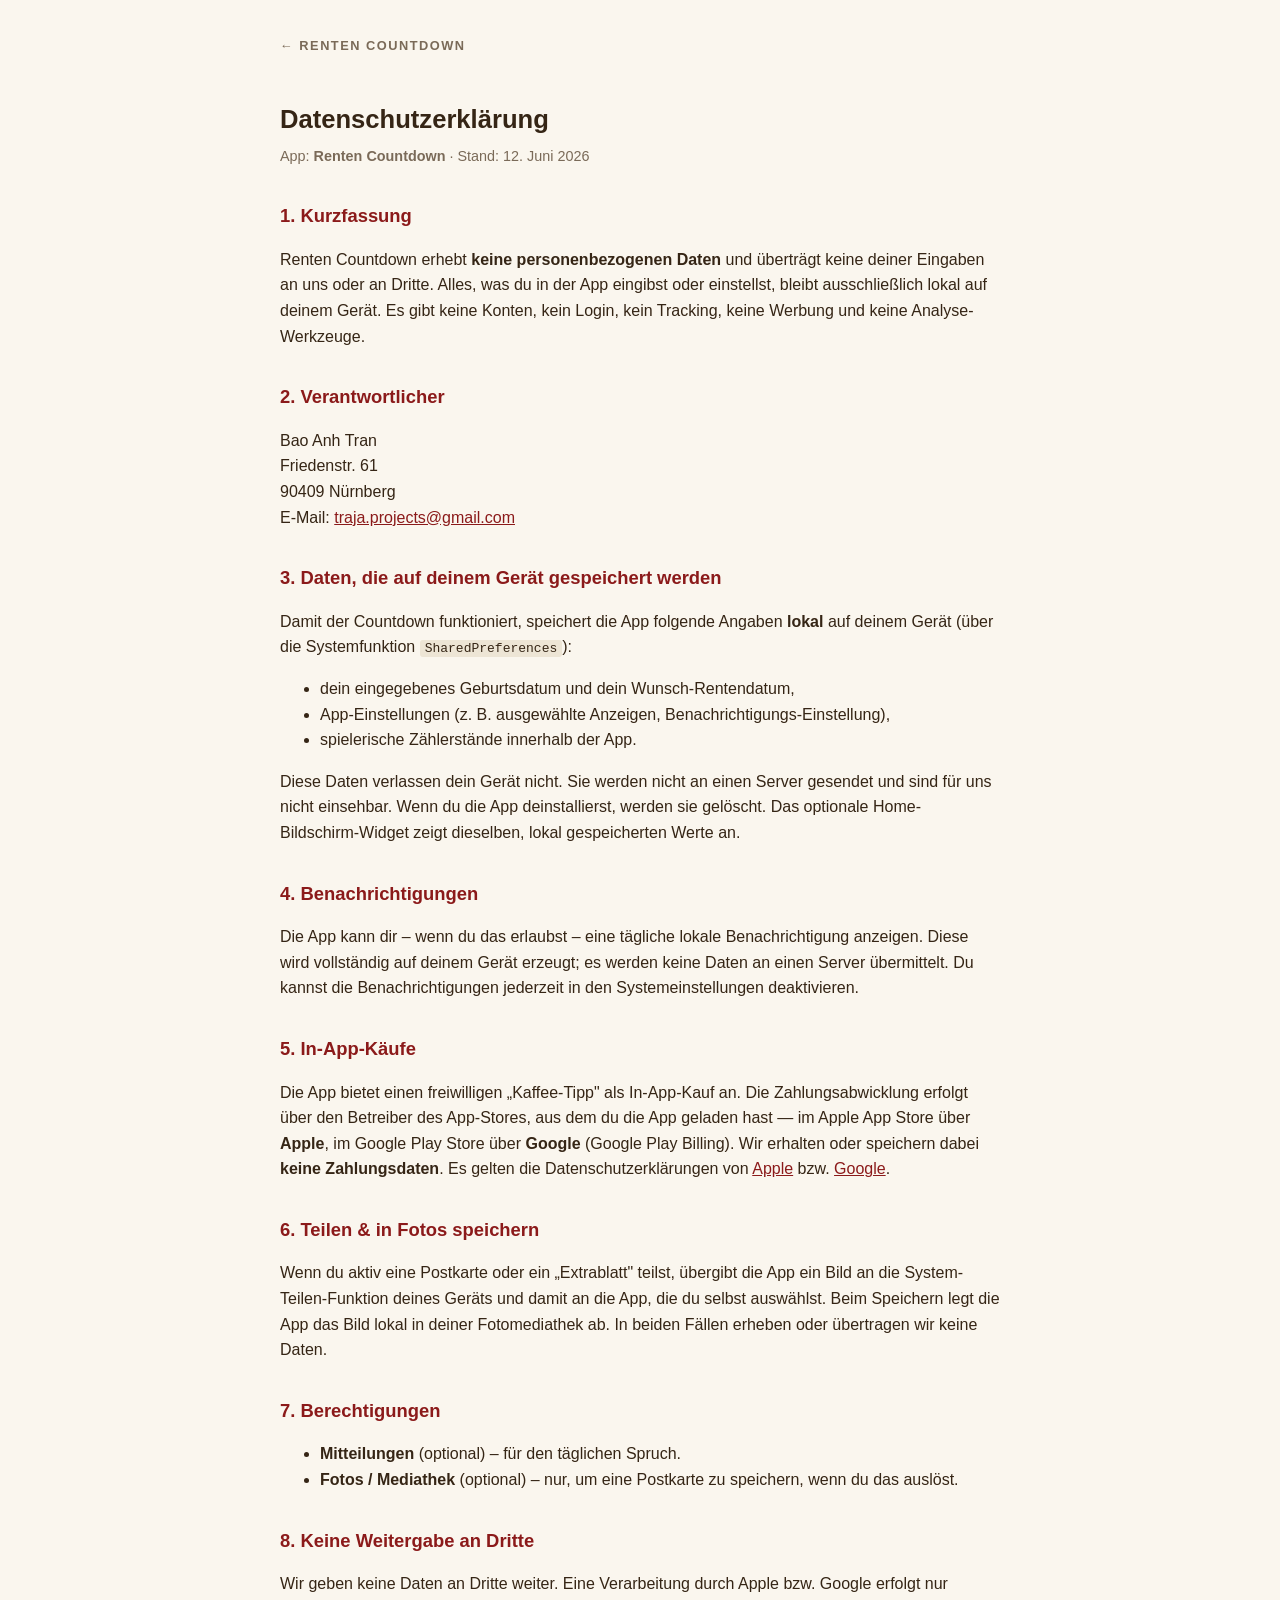
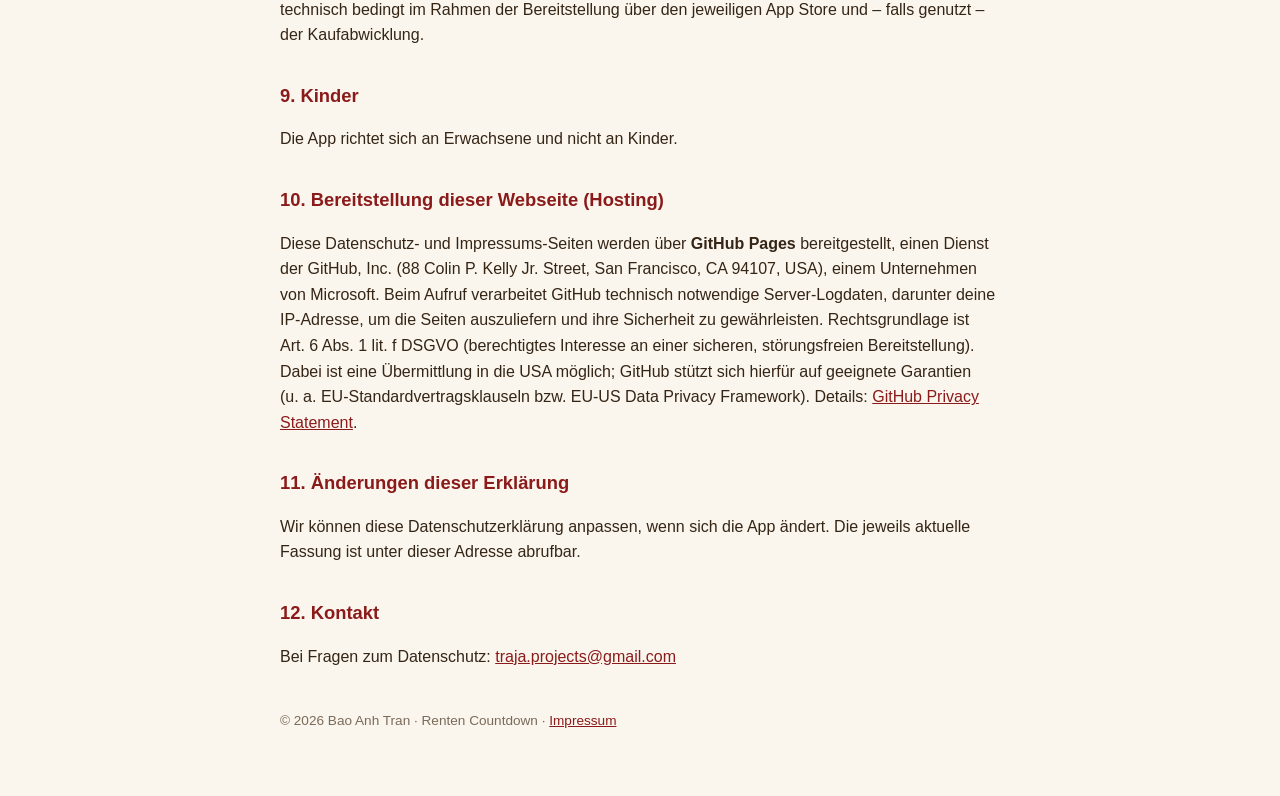
==== docs/datenschutz.html @ 26cf6956 "fix(site): drop the .html extension from every outward-facing URL The app now shares https://renten-" ====
<!DOCTYPE html>
<html lang="de">
<head>
  <meta charset="utf-8">
  <meta name="viewport" content="width=device-width, initial-scale=1">
  <title>Datenschutzerklärung – Renten Countdown</title>
  <link rel="icon" href="assets/icon-512.png">
  <style>
    :root { color-scheme: light; }
    body {
      font-family: -apple-system, "Segoe UI", Roboto, Helvetica, Arial, sans-serif;
      max-width: 720px; margin: 0 auto; padding: 32px 22px 64px;
      background: #FAF6EE; color: #352515; line-height: 1.6;
    }
    h1 { font-size: 1.6rem; margin-bottom: 0.2em; }
    h2 { font-size: 1.15rem; margin-top: 1.8em; color: #8B1A1A; }
    .stand { color: #7A6A58; font-size: 0.9rem; margin-top: 0; }
    a { color: #8B1A1A; }
    code { background: #EDE5D5; padding: 1px 5px; border-radius: 3px; }
    footer { margin-top: 3em; color: #7A6A58; font-size: 0.85rem; }
    .zurueck {
      display: inline-block; margin-bottom: 2em;
      font-size: 0.8rem; font-weight: 700; letter-spacing: 1.5px; text-transform: uppercase;
      color: #7A6A58; text-decoration: none;
    }
    .zurueck:hover { color: #8B1A1A; }
  </style>
</head>
<body>
  <a class="zurueck" href="./">← Renten Countdown</a>
  <h1>Datenschutzerklärung</h1>
  <p class="stand">App: <strong>Renten Countdown</strong> · Stand: 12. Juni 2026</p>

  <h2>1. Kurzfassung</h2>
  <p>
    Renten Countdown erhebt <strong>keine personenbezogenen Daten</strong> und überträgt keine
    deiner Eingaben an uns oder an Dritte. Alles, was du in der App eingibst oder einstellst,
    bleibt ausschließlich lokal auf deinem Gerät. Es gibt keine Konten, kein Login, kein Tracking,
    keine Werbung und keine Analyse-Werkzeuge.
  </p>

  <h2>2. Verantwortlicher</h2>
  <p>
    Bao Anh Tran<br>
    Friedenstr. 61<br>
    90409 Nürnberg<br>
    E-Mail: <a href="mailto:traja.projects@gmail.com">traja.projects@gmail.com</a>
  </p>

  <h2>3. Daten, die auf deinem Gerät gespeichert werden</h2>
  <p>
    Damit der Countdown funktioniert, speichert die App folgende Angaben <strong>lokal</strong>
    auf deinem Gerät (über die Systemfunktion <code>SharedPreferences</code>):
  </p>
  <ul>
    <li>dein eingegebenes Geburtsdatum und dein Wunsch-Rentendatum,</li>
    <li>App-Einstellungen (z.&nbsp;B. ausgewählte Anzeigen, Benachrichtigungs-Einstellung),</li>
    <li>spielerische Zählerstände innerhalb der App.</li>
  </ul>
  <p>
    Diese Daten verlassen dein Gerät nicht. Sie werden nicht an einen Server gesendet und sind
    für uns nicht einsehbar. Wenn du die App deinstallierst, werden sie gelöscht. Das optionale
    Home-Bildschirm-Widget zeigt dieselben, lokal gespeicherten Werte an.
  </p>

  <h2>4. Benachrichtigungen</h2>
  <p>
    Die App kann dir – wenn du das erlaubst – eine tägliche lokale Benachrichtigung anzeigen.
    Diese wird vollständig auf deinem Gerät erzeugt; es werden keine Daten an einen Server
    übermittelt. Du kannst die Benachrichtigungen jederzeit in den Systemeinstellungen deaktivieren.
  </p>

  <h2>5. In-App-Käufe</h2>
  <p>
    Die App bietet einen freiwilligen „Kaffee-Tipp" als In-App-Kauf an. Die Zahlungsabwicklung
    erfolgt über den Betreiber des App-Stores, aus dem du die App geladen hast — im Apple App Store
    über <strong>Apple</strong>, im Google Play Store über <strong>Google</strong> (Google Play
    Billing). Wir erhalten oder speichern dabei <strong>keine Zahlungsdaten</strong>. Es gelten die
    Datenschutzerklärungen von
    <a href="https://www.apple.com/legal/privacy/de-ww/" target="_blank" rel="noopener">Apple</a>
    bzw.
    <a href="https://policies.google.com/privacy" target="_blank" rel="noopener">Google</a>.
  </p>

  <h2>6. Teilen &amp; in Fotos speichern</h2>
  <p>
    Wenn du aktiv eine Postkarte oder ein „Extrablatt" teilst, übergibt die App ein Bild an die
    System-Teilen-Funktion deines Geräts und damit an die App, die du selbst auswählst. Beim
    Speichern legt die App das Bild lokal in deiner Fotomediathek ab. In beiden Fällen erheben
    oder übertragen wir keine Daten.
  </p>

  <h2>7. Berechtigungen</h2>
  <ul>
    <li><strong>Mitteilungen</strong> (optional) – für den täglichen Spruch.</li>
    <li><strong>Fotos / Mediathek</strong> (optional) – nur, um eine Postkarte zu speichern, wenn du das auslöst.</li>
  </ul>

  <h2>8. Keine Weitergabe an Dritte</h2>
  <p>
    Wir geben keine Daten an Dritte weiter. Eine Verarbeitung durch Apple bzw. Google erfolgt nur
    technisch bedingt im Rahmen der Bereitstellung über den jeweiligen App Store und – falls genutzt –
    der Kaufabwicklung.
  </p>

  <h2>9. Kinder</h2>
  <p>
    Die App richtet sich an Erwachsene und nicht an Kinder.
  </p>

  <h2>10. Bereitstellung dieser Webseite (Hosting)</h2>
  <p>
    Diese Datenschutz- und Impressums-Seiten werden über <strong>GitHub Pages</strong>
    bereitgestellt, einen Dienst der GitHub,&nbsp;Inc. (88 Colin P. Kelly Jr. Street,
    San Francisco, CA 94107, USA), einem Unternehmen von Microsoft. Beim Aufruf
    verarbeitet GitHub technisch notwendige Server-Logdaten, darunter deine
    IP-Adresse, um die Seiten auszuliefern und ihre Sicherheit zu gewährleisten.
    Rechtsgrundlage ist Art.&nbsp;6 Abs.&nbsp;1 lit.&nbsp;f DSGVO (berechtigtes
    Interesse an einer sicheren, störungsfreien Bereitstellung). Dabei ist eine
    Übermittlung in die USA möglich; GitHub stützt sich hierfür auf geeignete
    Garantien (u.&nbsp;a. EU-Standardvertragsklauseln bzw. EU-US Data Privacy
    Framework). Details:
    <a href="https://docs.github.com/en/site-policy/privacy-policies/github-general-privacy-statement" target="_blank" rel="noopener">GitHub Privacy Statement</a>.
  </p>

  <h2>11. Änderungen dieser Erklärung</h2>
  <p>
    Wir können diese Datenschutzerklärung anpassen, wenn sich die App ändert. Die jeweils aktuelle
    Fassung ist unter dieser Adresse abrufbar.
  </p>

  <h2>12. Kontakt</h2>
  <p>
    Bei Fragen zum Datenschutz: <a href="mailto:traja.projects@gmail.com">traja.projects@gmail.com</a>
  </p>

  <footer>© 2026 Bao Anh Tran · Renten Countdown · <a href="impressum">Impressum</a></footer>
</body>
</html>
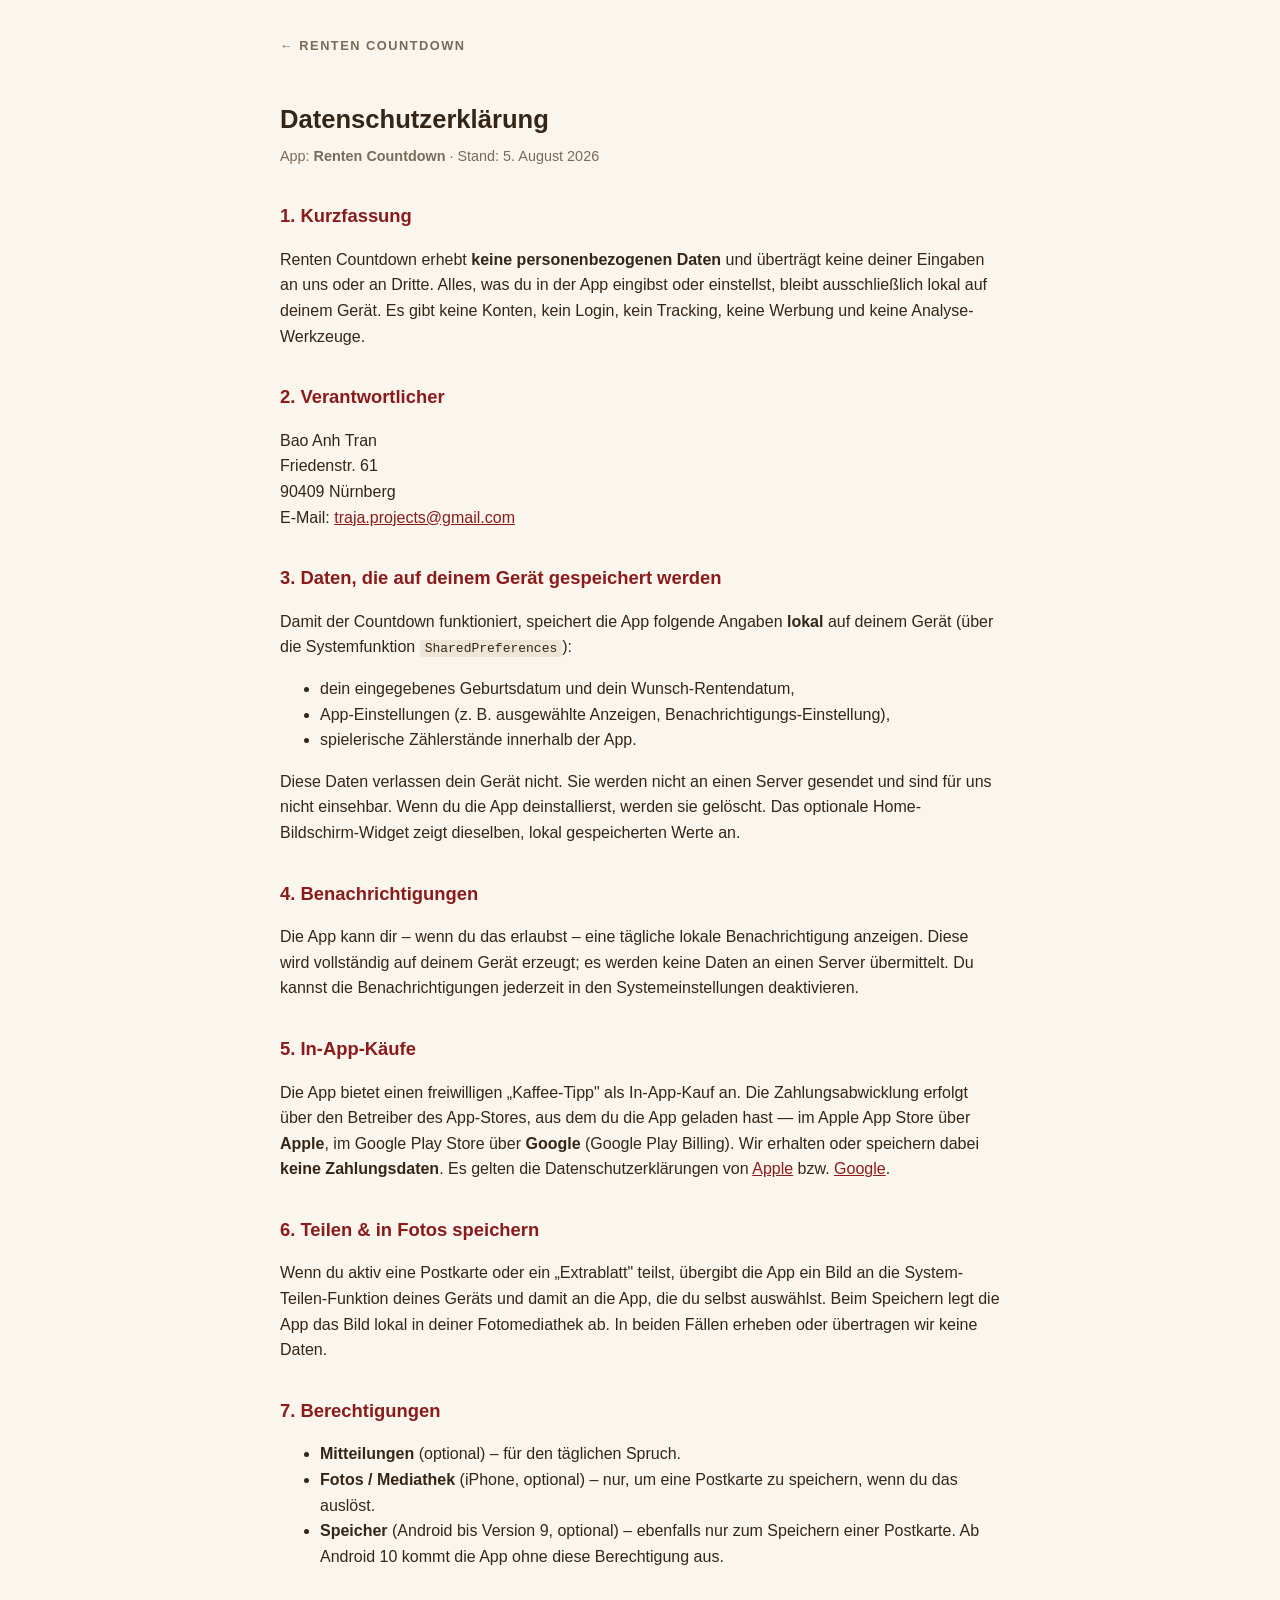
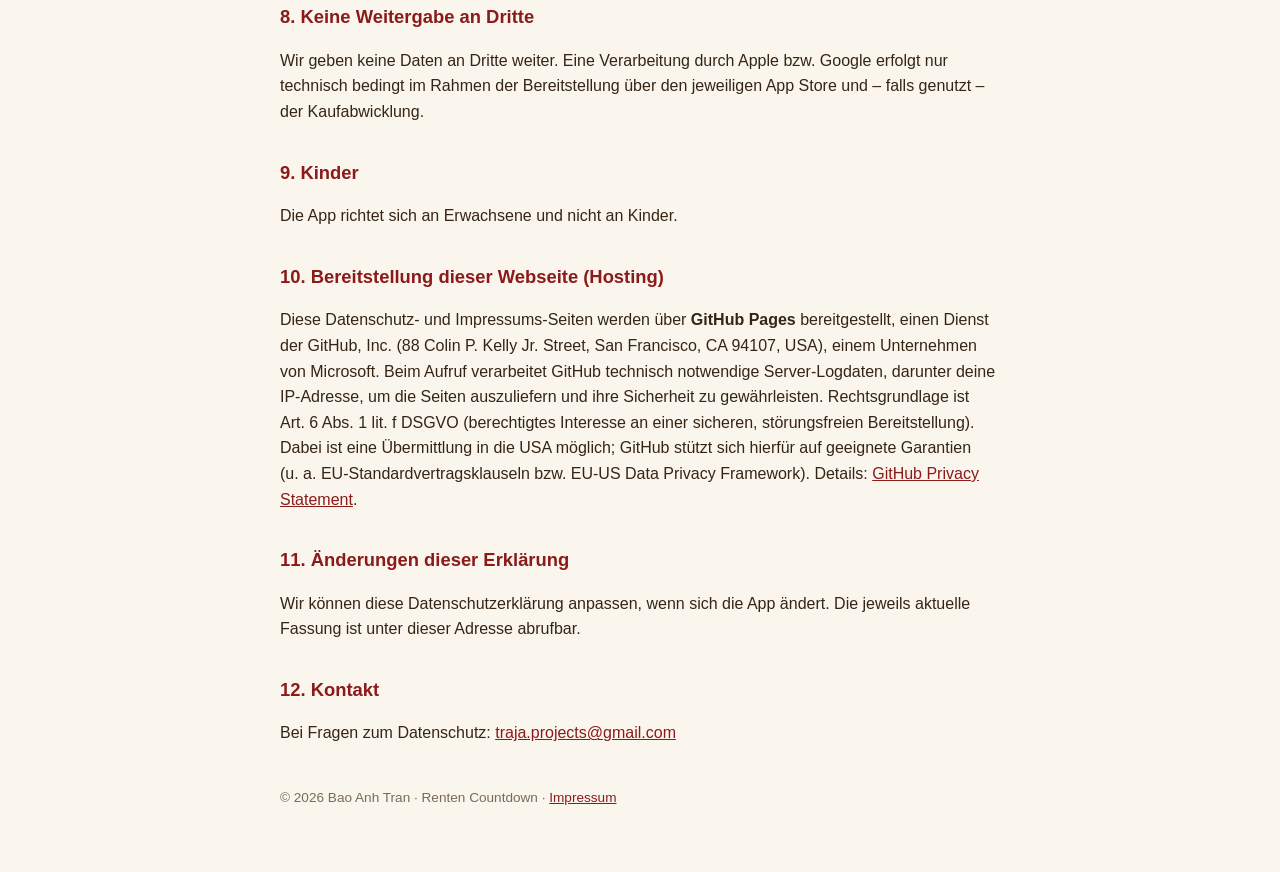
==== commit 08f67c4a: "fix(site): bring the facts up to date and make them machine-readable The page was written before the" ====
--- a/docs/datenschutz.html
+++ b/docs/datenschutz.html
@@ -4,7 +4,10 @@
   <meta charset="utf-8">
   <meta name="viewport" content="width=device-width, initial-scale=1">
   <title>Datenschutzerklärung – Renten Countdown</title>
-  <link rel="icon" href="assets/icon-512.png">
+  <!-- Zustellung der Bildmarke wie in index.html — Begründung steht dort. -->
+  <link rel="icon" href="/favicon.ico" sizes="16x16 32x32 48x48">
+  <link rel="icon" type="image/png" href="/assets/icon-192.png" sizes="192x192">
+  <link rel="apple-touch-icon" href="/assets/apple-touch-icon.png">
   <style>
     :root { color-scheme: light; }
     body {
@@ -29,7 +32,7 @@
 <body>
   <a class="zurueck" href="./">← Renten Countdown</a>
   <h1>Datenschutzerklärung</h1>
-  <p class="stand">App: <strong>Renten Countdown</strong> · Stand: 12. Juni 2026</p>
+  <p class="stand">App: <strong>Renten Countdown</strong> · Stand: 5. August 2026</p>
 
   <h2>1. Kurzfassung</h2>
   <p>
@@ -93,7 +96,8 @@
   <h2>7. Berechtigungen</h2>
   <ul>
     <li><strong>Mitteilungen</strong> (optional) – für den täglichen Spruch.</li>
-    <li><strong>Fotos / Mediathek</strong> (optional) – nur, um eine Postkarte zu speichern, wenn du das auslöst.</li>
+    <li><strong>Fotos / Mediathek</strong> (iPhone, optional) – nur, um eine Postkarte zu speichern, wenn du das auslöst.</li>
+    <li><strong>Speicher</strong> (Android bis Version 9, optional) – ebenfalls nur zum Speichern einer Postkarte. Ab Android 10 kommt die App ohne diese Berechtigung aus.</li>
   </ul>
 
   <h2>8. Keine Weitergabe an Dritte</h2>
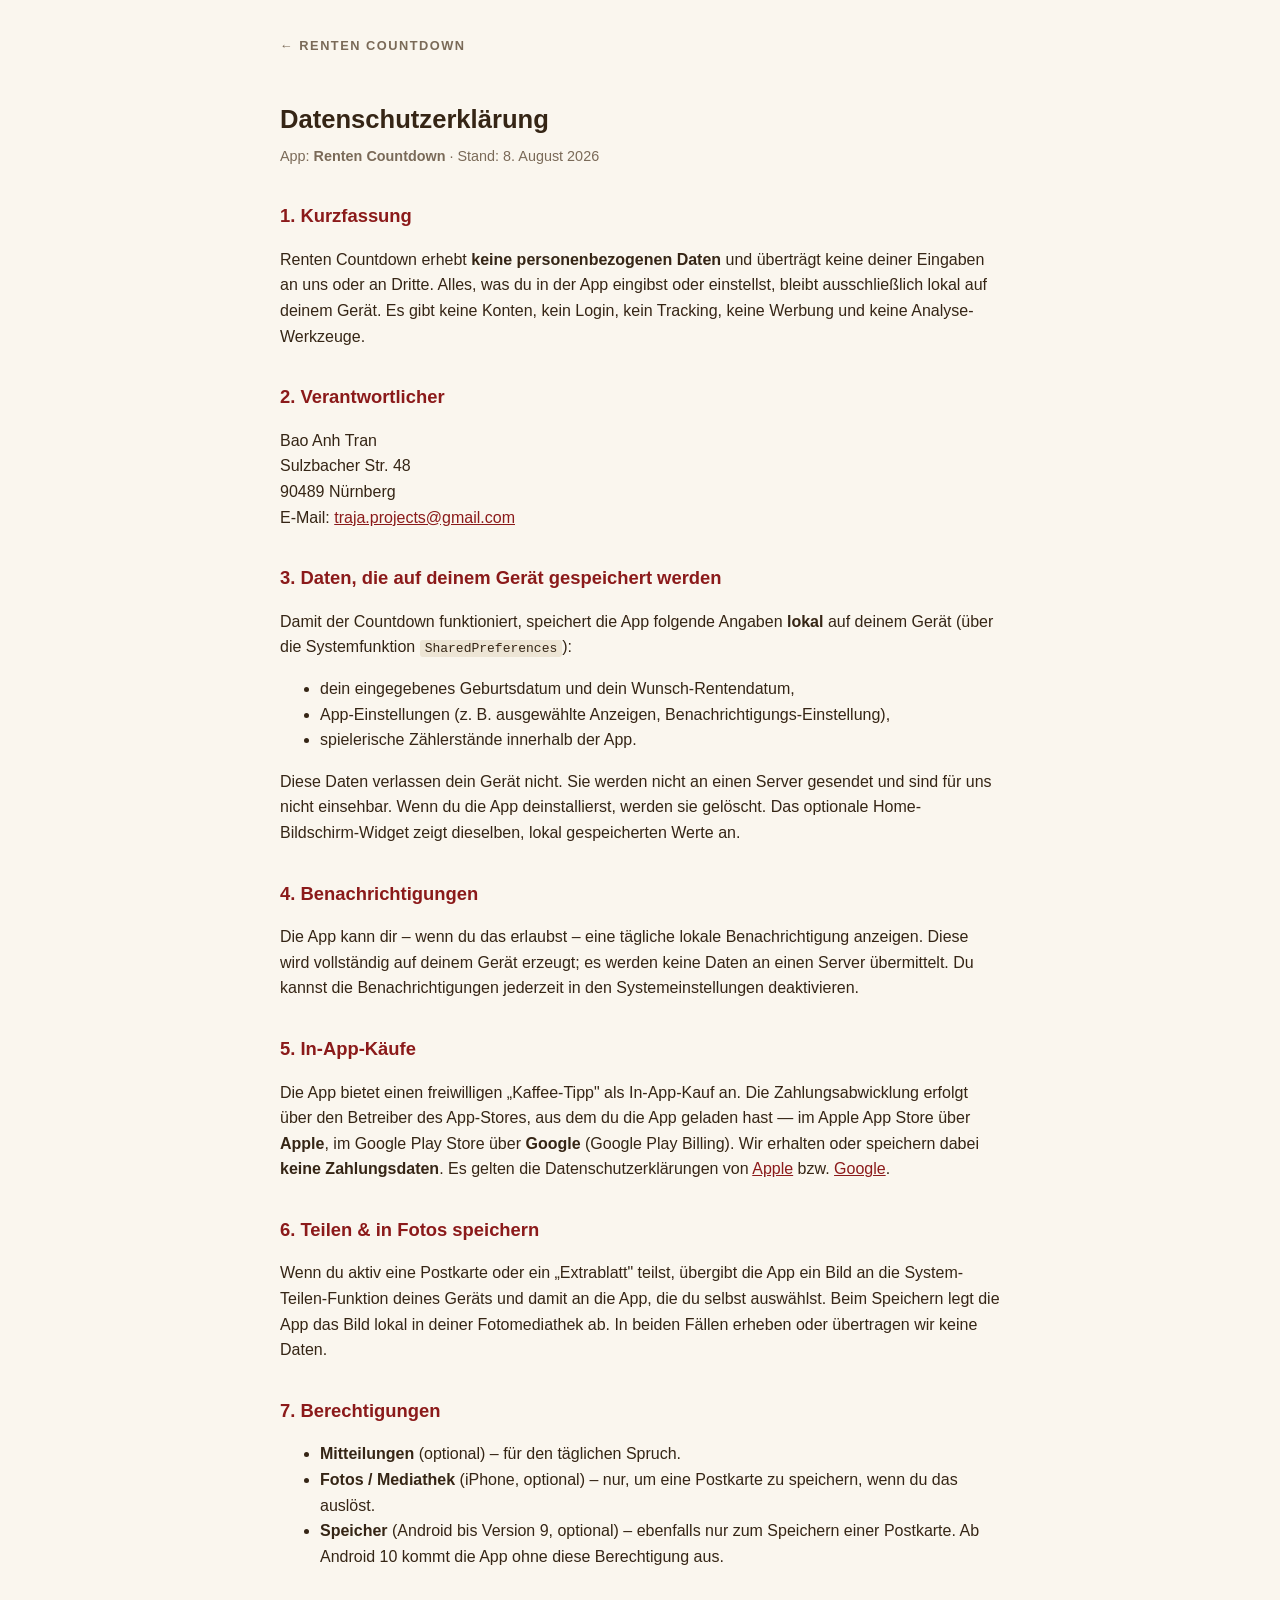
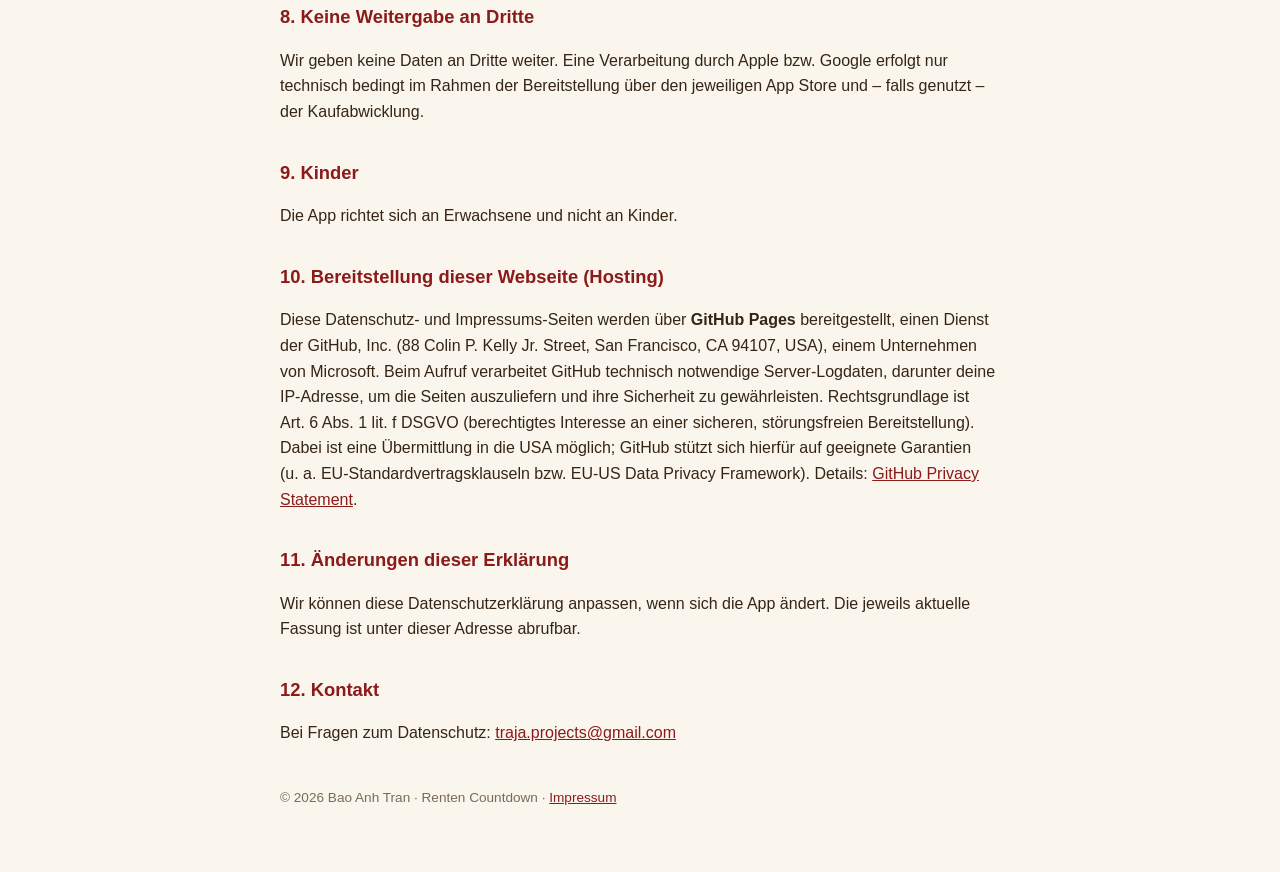
==== commit 457637dc: "fix(site): put the business address on the legal pages TRAJA hat seit 07.08. eine echte Geschaeftsad" ====
--- a/docs/datenschutz.html
+++ b/docs/datenschutz.html
@@ -4,6 +4,24 @@
   <meta charset="utf-8">
   <meta name="viewport" content="width=device-width, initial-scale=1">
   <title>Datenschutzerklärung – Renten Countdown</title>
+  <meta name="description" content="Renten Countdown speichert alles auf dem Gerät: kein Konto, kein Login, kein Tracking, keine Werbung. Die vollständige Datenschutzerklärung.">
+  <link rel="canonical" href="https://renten-countdown.de/datenschutz">
+
+  <!--
+    Vorschau-Karte OHNE `og:image`: Diese Adresse steht als Datenschutz-URL in
+    beiden Store-Listings und in der App — sie wird verschickt, nicht beworben.
+    Ein Marketing-Motiv auf einer Rechtsseite verspräche das Falsche; Titel und
+    Beschreibung genügen, damit im Messenger kein nackter Link steht. Ohne
+    `og:image` fällt die Karte bewusst auf die kleine Text-Darstellung zurück —
+    darum hier auch kein `twitter:card`.
+  -->
+  <meta property="og:type" content="website">
+  <meta property="og:locale" content="de_DE">
+  <meta property="og:site_name" content="Renten Countdown">
+  <meta property="og:title" content="Datenschutz — Renten Countdown">
+  <meta property="og:description" content="Alles bleibt auf dem Gerät: kein Konto, kein Login, kein Tracking, keine Werbung.">
+  <meta property="og:url" content="https://renten-countdown.de/datenschutz">
+
   <!-- Zustellung der Bildmarke wie in index.html — Begründung steht dort. -->
   <link rel="icon" href="/favicon.ico" sizes="16x16 32x32 48x48">
   <link rel="icon" type="image/png" href="/assets/icon-192.png" sizes="192x192">
@@ -32,7 +50,7 @@
 <body>
   <a class="zurueck" href="./">← Renten Countdown</a>
   <h1>Datenschutzerklärung</h1>
-  <p class="stand">App: <strong>Renten Countdown</strong> · Stand: 5. August 2026</p>
+  <p class="stand">App: <strong>Renten Countdown</strong> · Stand: 8. August 2026</p>
 
   <h2>1. Kurzfassung</h2>
   <p>
@@ -45,8 +63,8 @@
   <h2>2. Verantwortlicher</h2>
   <p>
     Bao Anh Tran<br>
-    Friedenstr. 61<br>
-    90409 Nürnberg<br>
+    Sulzbacher Str. 48<br>
+    90489 Nürnberg<br>
     E-Mail: <a href="mailto:traja.projects@gmail.com">traja.projects@gmail.com</a>
   </p>
 
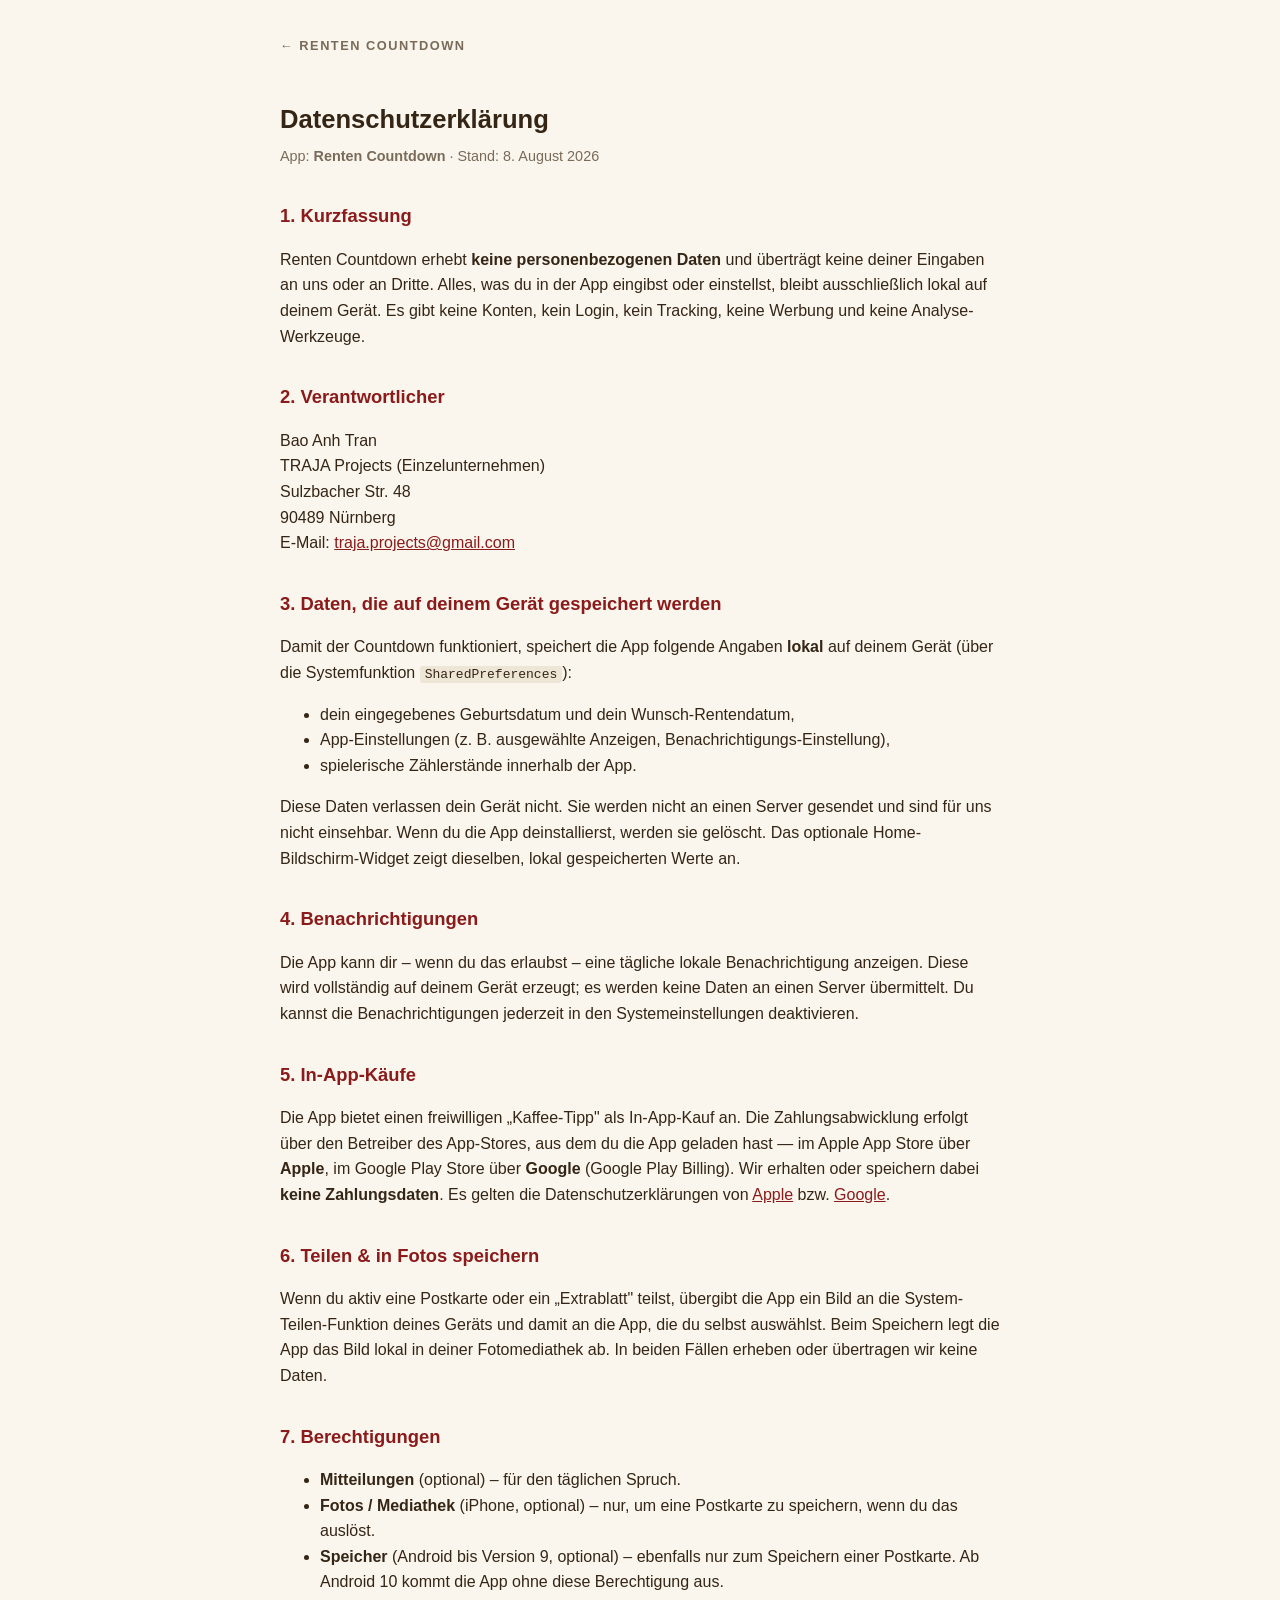
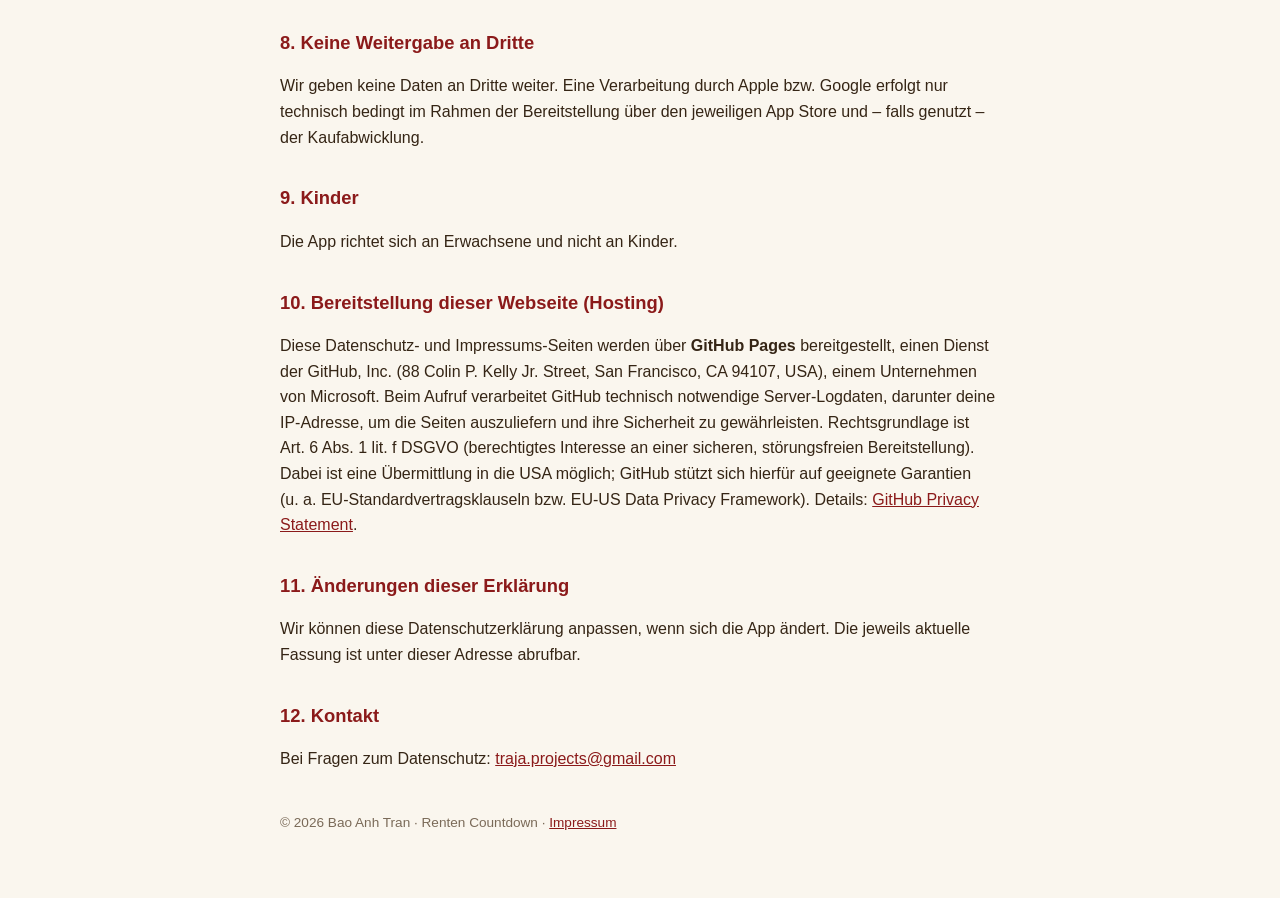
==== commit c4636425: "fix(site): oeffentliche Anschrift auf die TRAJA-Geschaeftsadresse (#15) Impressum, Datenschutz und d" ====
--- a/docs/datenschutz.html
+++ b/docs/datenschutz.html
@@ -63,6 +63,7 @@
   <h2>2. Verantwortlicher</h2>
   <p>
     Bao Anh Tran<br>
+    TRAJA Projects (Einzelunternehmen)<br>
     Sulzbacher Str. 48<br>
     90489 Nürnberg<br>
     E-Mail: <a href="mailto:traja.projects@gmail.com">traja.projects@gmail.com</a>
